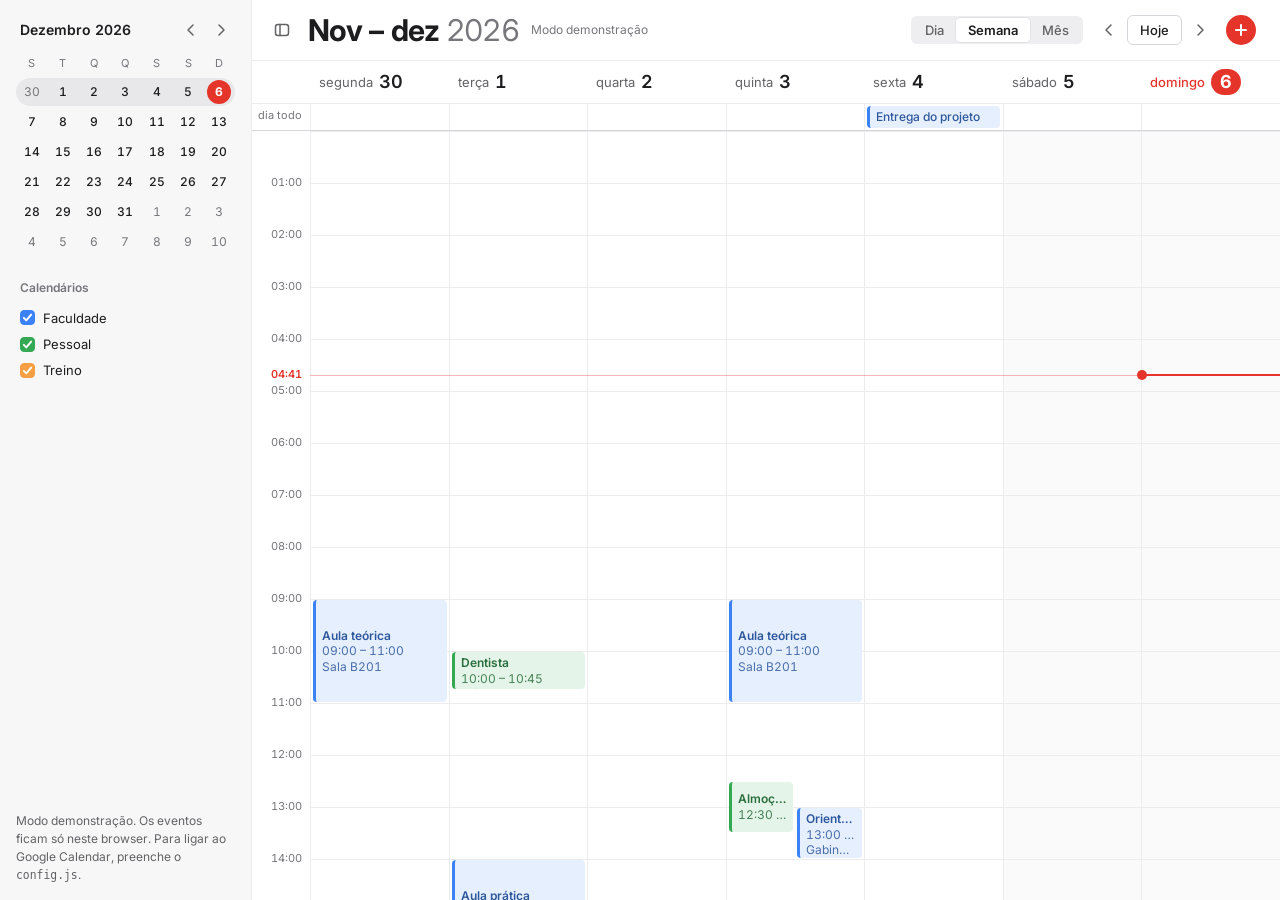
==== index.html @ b62314d2 "Add calendar app with Google Calendar sync and demo mode" ====
<!doctype html>
<html lang="pt-PT">
<head>
  <meta charset="utf-8">
  <meta name="viewport" content="width=device-width, initial-scale=1, viewport-fit=cover">
  <title>Chronos</title>
  <meta name="description" content="Calendário minimalista ligado ao Google Calendar.">
  <meta name="theme-color" media="(prefers-color-scheme: light)" content="#ffffff">
  <meta name="theme-color" media="(prefers-color-scheme: dark)" content="#1c1c1e">
  <link rel="manifest" href="manifest.webmanifest">
  <link rel="icon" href="icons/icon.svg" type="image/svg+xml">
  <link rel="apple-touch-icon" href="icons/apple-touch-icon.png">
  <link rel="preconnect" href="https://fonts.googleapis.com">
  <link rel="preconnect" href="https://fonts.gstatic.com" crossorigin>
  <link rel="stylesheet" href="https://fonts.googleapis.com/css2?family=Inter:wght@400;500;600;700&display=swap">
  <link rel="stylesheet" href="styles.css">
</head>
<body>
  <div class="app">
    <aside class="sidebar" id="sidebar" aria-label="Barra lateral">
      <section class="mini" aria-label="Mini calendário">
        <div class="mini-head">
          <h2 id="mini-title"></h2>
          <button class="icon-btn" id="mini-prev" type="button" aria-label="Mês anterior">
            <svg viewBox="0 0 16 16" aria-hidden="true"><path d="M10 3 5 8l5 5"/></svg>
          </button>
          <button class="icon-btn" id="mini-next" type="button" aria-label="Mês seguinte">
            <svg viewBox="0 0 16 16" aria-hidden="true"><path d="m6 3 5 5-5 5"/></svg>
          </button>
        </div>
        <div class="mini-grid" id="mini-grid"></div>
      </section>

      <section class="side-section">
        <h2>Calendários</h2>
        <div id="calendar-list"></div>
      </section>

      <section class="side-section" id="account-section" hidden>
        <h2>Contas</h2>
        <ul class="account-list" id="account-list"></ul>
        <button class="btn btn-block" id="add-account" type="button">Adicionar conta Google</button>
      </section>

      <div class="side-foot">
        <button class="btn btn-block" id="install" type="button" hidden>Instalar app</button>
        <p id="demo-note" hidden>Modo demonstração. Os eventos ficam só neste browser. Para ligar ao Google Calendar, preenche o <code>config.js</code>.</p>
      </div>
    </aside>
    <div class="scrim" id="scrim"></div>

    <main class="main">
      <header class="topbar">
        <button class="icon-btn" id="toggle-sidebar" type="button" aria-label="Mostrar ou esconder a barra lateral">
          <svg viewBox="0 0 16 16" aria-hidden="true"><rect x="1.5" y="2.5" width="13" height="11" rx="2.5"/><path d="M6 2.5v11"/></svg>
        </button>
        <h1 class="title" id="title"></h1>
        <span class="status" id="status"></span>
        <button class="btn btn-session" id="reauth" type="button" hidden></button>
        <span class="topbar-gap"></span>
        <div class="segmented" id="views" role="group" aria-label="Vista">
          <button type="button" data-view="day">Dia</button>
          <button type="button" data-view="week">Semana</button>
          <button type="button" data-view="month">Mês</button>
        </div>
        <div class="nav">
          <button class="icon-btn" id="prev" type="button" aria-label="Anterior">
            <svg viewBox="0 0 16 16" aria-hidden="true"><path d="M10 3 5 8l5 5"/></svg>
          </button>
          <button class="btn" id="today" type="button">Hoje</button>
          <button class="icon-btn" id="next" type="button" aria-label="Seguinte">
            <svg viewBox="0 0 16 16" aria-hidden="true"><path d="m6 3 5 5-5 5"/></svg>
          </button>
        </div>
        <button class="btn-add" id="new-event" type="button" aria-label="Novo evento">
          <svg viewBox="0 0 16 16" aria-hidden="true"><path d="M8 3v10M3 8h10"/></svg>
        </button>
      </header>
      <div class="view" id="view"></div>
    </main>
  </div>

  <div class="popover" id="popover" role="dialog" aria-label="Detalhes do evento" tabindex="-1" hidden></div>

  <dialog class="editor" id="editor" aria-labelledby="editor-title">
    <form id="editor-form" novalidate>
      <h2 id="editor-title">Novo evento</h2>
      <input class="input input-title" id="ed-title" type="text" placeholder="Título" aria-label="Título" autocomplete="off">

      <label class="check">
        <input id="ed-allday" type="checkbox">
        <span>Dia todo</span>
      </label>

      <div class="field-row">
        <label for="ed-start-date">Início</label>
        <input class="input" id="ed-start-date" type="date">
        <input class="input input-time" id="ed-start-time" type="text" inputmode="numeric" list="time-options" maxlength="5" placeholder="09:00" aria-label="Hora de início" autocomplete="off">
      </div>
      <div class="field-row">
        <label for="ed-end-date">Fim</label>
        <input class="input" id="ed-end-date" type="date">
        <input class="input input-time" id="ed-end-time" type="text" inputmode="numeric" list="time-options" maxlength="5" placeholder="10:00" aria-label="Hora de fim" autocomplete="off">
      </div>
      <datalist id="time-options"></datalist>

      <div class="field-row">
        <label for="ed-calendar">Calendário</label>
        <select class="input" id="ed-calendar"></select>
      </div>
      <div class="field-row">
        <label for="ed-location">Local</label>
        <input class="input" id="ed-location" type="text" autocomplete="off">
      </div>
      <div class="field-row field-top">
        <label for="ed-notes">Notas</label>
        <textarea class="input" id="ed-notes" rows="3"></textarea>
      </div>

      <p class="editor-hint" id="ed-hint" hidden></p>
      <p class="editor-error" id="ed-error" role="alert" hidden></p>

      <div class="editor-actions">
        <button class="btn" id="ed-cancel" type="button">Cancelar</button>
        <button class="btn btn-primary" id="ed-save" type="submit">Guardar</button>
      </div>
    </form>
  </dialog>

  <div class="toast" id="toast" role="status" hidden></div>

  <script src="config.js"></script>
  <script src="app.js"></script>
</body>
</html>
---- styles.css ----
:root {
  color-scheme: light dark;

  --font: 'Inter', 'Segoe UI', system-ui, sans-serif;

  --bg: #ffffff;
  --bg-side: #f7f7f8;
  --bg-raised: #ffffff;
  --bg-hover: #efeff1;
  --bg-weekend: #fafafb;
  --bg-control: #eeeef0;
  --bg-selected: #ffffff;
  --band: #e8e8eb;
  --text: #1d1d1f;
  --text-2: #636366;
  --text-3: #76767b;
  --line: #ececee;
  --line-2: #d6d6da;
  --accent: #e5352b;
  --on-accent: #ffffff;
  --ev-fill: 13%;
  --ev-ink: 58%;
  --shadow: 0 6px 24px rgba(0, 0, 0, .12);

  --space-1: 4px;
  --space-2: 8px;
  --space-3: 12px;
  --space-4: 16px;
  --space-5: 24px;
  --space-6: 32px;

  --radius-s: 4px;
  --radius-m: 6px;
  --radius-l: 10px;
  --radius-full: 999px;

  --fs-xs: 11px;
  --fs-s: 12px;
  --fs-m: 13px;
  --fs-base: 14px;
  --fs-l: 16px;
  --fs-title: 30px;

  --hour: 52px;
  --gutter: 58px;
  --sidebar: 252px;
  --month-line: 20px;
  --speed: 150ms;
}

@media (prefers-color-scheme: dark) {
  :root {
    --bg: #1c1c1e;
    --bg-side: #161618;
    --bg-raised: #2a2a2d;
    --bg-hover: #303033;
    --bg-weekend: #1f1f21;
    --bg-control: #2c2c2f;
    --bg-selected: #48484c;
    --band: #333337;
    --text: #f5f5f7;
    --text-2: #b4b4ba;
    --text-3: #98989f;
    --line: #2d2d30;
    --line-2: #434347;
    --accent: #ff453a;
    --ev-fill: 26%;
    --ev-ink: 62%;
    --shadow: 0 6px 24px rgba(0, 0, 0, .5);
  }
}

* { box-sizing: border-box; }
[hidden] { display: none !important; }

html, body { height: 100%; }

body {
  margin: 0;
  background: var(--bg);
  color: var(--text);
  font: 400 var(--fs-base)/1.4 var(--font);
  font-variant-numeric: tabular-nums;
  -webkit-font-smoothing: antialiased;
  overflow: hidden;
}

h1, h2, p, ul { margin: 0; padding: 0; }
ul { list-style: none; }
button, input, select, textarea { font: inherit; color: inherit; }
button { background: none; border: 0; padding: 0; cursor: pointer; }
code { font-family: Consolas, 'Cascadia Mono', monospace; font-size: .95em; }
svg { width: 16px; height: 16px; fill: none; stroke: currentColor; stroke-width: 1.5; stroke-linecap: round; stroke-linejoin: round; }

:focus-visible { outline: 2px solid var(--accent); outline-offset: 1px; }

/* Shell */

.app { display: flex; height: 100dvh; }

.sidebar {
  flex: none;
  width: var(--sidebar);
  display: flex;
  flex-direction: column;
  gap: var(--space-5);
  padding: var(--space-4);
  background: var(--bg-side);
  border-right: 1px solid var(--line);
  overflow-y: auto;
}

.sidebar-hidden .sidebar { display: none; }
.scrim { display: none; }

.main { flex: 1; min-width: 0; display: flex; flex-direction: column; }

.topbar {
  flex: none;
  display: flex;
  align-items: center;
  gap: var(--space-3);
  padding: var(--space-3) var(--space-5) var(--space-3) var(--space-4);
  border-bottom: 1px solid var(--line);
}

.topbar-gap { flex: 1; }

.title {
  font-size: var(--fs-title);
  font-weight: 700;
  letter-spacing: -.022em;
  line-height: 1.2;
  white-space: nowrap;
}

.title span { font-weight: 400; color: var(--text-3); margin-left: .22em; }

.status { font-size: var(--fs-s); color: var(--text-3); white-space: nowrap; }

.view { flex: 1; min-height: 0; position: relative; }

/* Controls */

.icon-btn {
  display: inline-flex;
  align-items: center;
  justify-content: center;
  width: 28px;
  height: 28px;
  border-radius: var(--radius-m);
  color: var(--text-2);
  transition: background var(--speed), color var(--speed);
}

.icon-btn:hover { background: var(--bg-hover); color: var(--text); }

.btn {
  padding: 5px var(--space-3);
  border: 1px solid var(--line-2);
  border-radius: var(--radius-m);
  font-size: var(--fs-m);
  font-weight: 500;
  white-space: nowrap;
  transition: background var(--speed);
}

.btn:hover { background: var(--bg-hover); }
.btn-block { width: 100%; }
.btn-danger { color: var(--accent); }

.btn-primary {
  background: var(--accent);
  border-color: var(--accent);
  color: var(--on-accent);
  font-weight: 600;
  transition: opacity var(--speed);
}

.btn-primary:hover { background: var(--accent); opacity: .88; }

.btn-session { border-color: var(--accent); color: var(--accent); }

.btn-add {
  display: inline-flex;
  align-items: center;
  justify-content: center;
  width: 30px;
  height: 30px;
  border-radius: var(--radius-full);
  background: var(--accent);
  color: var(--on-accent);
  transition: opacity var(--speed);
}

.btn-add:hover { opacity: .88; }
.btn-add svg { stroke-width: 2; }

.segmented {
  display: inline-flex;
  padding: 2px;
  border-radius: var(--radius-m);
  background: var(--bg-control);
}

.segmented button {
  padding: 3px var(--space-3);
  border-radius: var(--radius-s);
  font-size: var(--fs-m);
  font-weight: 500;
  color: var(--text-2);
  transition: color var(--speed);
}

.segmented button:hover { color: var(--text); }

.segmented button[aria-pressed="true"] {
  background: var(--bg-selected);
  color: var(--text);
  font-weight: 600;
  box-shadow: 0 0 0 .5px var(--line-2);
}

.nav { display: inline-flex; align-items: center; gap: var(--space-1); }

/* Mini calendar */

.mini-head { display: flex; align-items: center; gap: 2px; margin-bottom: var(--space-2); }
.mini-head h2 { flex: 1; font-size: var(--fs-base); font-weight: 600; padding-left: var(--space-1); }

.mini-grid { display: grid; grid-template-columns: repeat(7, 1fr); row-gap: 2px; }

.mini-label {
  height: 24px;
  display: flex;
  align-items: center;
  justify-content: center;
  font-size: var(--fs-xs);
  color: var(--text-3);
}

.mini-day { position: relative; height: 28px; font-size: var(--fs-s); font-weight: 500; }
.mini-day.is-out { color: var(--text-3); font-weight: 400; }
.mini-day.in-range { background: var(--band); }
.mini-day.range-start { border-radius: var(--radius-full) 0 0 var(--radius-full); }
.mini-day.range-end { border-radius: 0 var(--radius-full) var(--radius-full) 0; }
.mini-day.range-start.range-end { border-radius: var(--radius-full); }

.mini-day span {
  display: inline-flex;
  align-items: center;
  justify-content: center;
  width: 24px;
  height: 24px;
  border-radius: var(--radius-full);
  transition: background var(--speed);
}

.mini-day:hover span { background: var(--bg-hover); }
.mini-day.is-today { color: var(--on-accent); font-weight: 700; }
.mini-day.is-today span, .mini-day.is-today:hover span { background: var(--accent); }

/* Sidebar lists */

.side-section h2 {
  font-size: var(--fs-s);
  font-weight: 600;
  color: var(--text-3);
  padding: 0 var(--space-1);
  margin-bottom: var(--space-2);
}

.cal-group + .cal-group { margin-top: var(--space-3); }

.cal-group-name {
  padding: 0 var(--space-1);
  margin-bottom: 2px;
  font-size: var(--fs-xs);
  color: var(--text-3);
  overflow: hidden;
  text-overflow: ellipsis;
  white-space: nowrap;
}

.cal-row {
  display: flex;
  align-items: center;
  gap: var(--space-2);
  padding: 4px var(--space-1);
  border-radius: var(--radius-m);
  font-size: var(--fs-m);
  cursor: pointer;
  transition: background var(--speed);
}

.cal-row:hover { background: var(--bg-hover); }
.cal-row span { min-width: 0; overflow: hidden; text-overflow: ellipsis; white-space: nowrap; }

.cal-row input {
  flex: none;
  appearance: none;
  width: 15px;
  height: 15px;
  margin: 0;
  border: 1.5px solid var(--c);
  border-radius: var(--radius-s);
  cursor: pointer;
}

.cal-row input:checked {
  background: var(--c) url("data:image/svg+xml,%3Csvg xmlns='http://www.w3.org/2000/svg' viewBox='0 0 16 16'%3E%3Cpath d='m3.5 8.5 3 3 6-7' fill='none' stroke='%23fff' stroke-width='2.4' stroke-linecap='round' stroke-linejoin='round'/%3E%3C/svg%3E") center/100% no-repeat;
}

.account-list { margin-bottom: var(--space-2); }

.account-list li {
  display: flex;
  align-items: center;
  gap: var(--space-2);
  padding: 4px var(--space-1);
  font-size: var(--fs-s);
}

.account-list li > span { flex: 1; min-width: 0; overflow: hidden; text-overflow: ellipsis; white-space: nowrap; }
.account-list li.is-expired > span { color: var(--text-3); }

.link-btn { font-size: var(--fs-s); color: var(--text-3); transition: color var(--speed); }
.link-btn:hover { color: var(--accent); }

.side-foot { margin-top: auto; display: flex; flex-direction: column; gap: var(--space-3); }
.side-foot p { font-size: var(--fs-s); line-height: 1.5; color: var(--text-2); }

/* Week and day */

.tv { position: absolute; inset: 0; overflow-y: auto; overflow-x: hidden; }

.tv-sticky {
  position: sticky;
  top: 0;
  z-index: 5;
  background: var(--bg);
  border-bottom: 1px solid var(--line-2);
}

.tv-days, .tv-body, .tv-allday {
  display: grid;
  grid-template-columns: var(--gutter) repeat(var(--days), minmax(0, 1fr));
}

.tv-day {
  display: flex;
  align-items: center;
  gap: 6px;
  height: 42px;
  padding: 0 var(--space-2);
  border-left: 1px solid transparent;
  font-size: var(--fs-m);
  color: var(--text-2);
  text-align: left;
  transition: background var(--speed);
}

.tv-day:hover { background: var(--bg-hover); }
.tv-day b { font-size: 18px; font-weight: 600; color: var(--text); }
.tv-day .day-short { display: none; }

.tv-day.is-today { color: var(--accent); font-weight: 500; }

.tv-day.is-today b {
  display: inline-flex;
  align-items: center;
  justify-content: center;
  min-width: 30px;
  height: 26px;
  padding: 0 var(--space-1);
  border-radius: var(--radius-full);
  background: var(--accent);
  color: var(--on-accent);
  font-weight: 700;
}

.tv-allday { border-top: 1px solid var(--line); }

.tv-allday-label {
  padding: var(--space-1) var(--space-2) 0 0;
  font-size: var(--fs-xs);
  color: var(--text-3);
  text-align: right;
}

.tv-allday-grid {
  grid-column: 2 / -1;
  display: grid;
  grid-template-columns: repeat(var(--days), minmax(0, 1fr));
  grid-auto-rows: 22px;
  gap: 2px 0;
  min-height: 26px;
  max-height: 96px;
  padding: 2px 0;
  overflow-y: auto;
  position: relative;
}

.tv-allday-cells {
  position: absolute;
  inset: 0;
  display: grid;
  grid-template-columns: repeat(var(--days), minmax(0, 1fr));
}

.tv-allday-cell { border-left: 1px solid var(--line); }

.tv-allday-ev {
  z-index: 1;
  min-width: 0;
  margin: 0 3px;
  padding: 0 6px;
  border-left: 3px solid var(--c);
  border-radius: var(--radius-s);
  background: color-mix(in srgb, var(--c) var(--ev-fill), var(--bg));
  color: color-mix(in srgb, var(--c) var(--ev-ink), var(--text));
  font-size: var(--fs-s);
  font-weight: 500;
  text-align: left;
  overflow: hidden;
  text-overflow: ellipsis;
  white-space: nowrap;
  transition: background var(--speed);
}

.tv-allday-ev:hover { background: color-mix(in srgb, var(--c) calc(var(--ev-fill) + 8%), var(--bg)); }

.tv-body { position: relative; height: calc(var(--hour) * 24); user-select: none; -webkit-user-select: none; }

.tv-gutter { position: relative; }

.tv-hour {
  position: absolute;
  right: var(--space-2);
  top: calc(var(--h) * var(--hour));
  transform: translateY(-50%);
  font-size: var(--fs-xs);
  color: var(--text-3);
}

.tv-hour.is-near-now { visibility: hidden; }

.tv-col {
  position: relative;
  border-left: 1px solid var(--line);
  background-image: linear-gradient(var(--line) 1px, transparent 1px);
  background-size: 100% var(--hour);
  cursor: cell;
}

.tv-col.is-weekend { background-color: var(--bg-weekend); }

.tv-now-line {
  position: absolute;
  left: var(--gutter);
  right: 0;
  top: calc(var(--now) / 60 * var(--hour));
  height: 1px;
  background: color-mix(in srgb, var(--accent) 35%, transparent);
  pointer-events: none;
  z-index: 3;
}

.tv-now-time {
  position: absolute;
  right: var(--space-2);
  top: calc(var(--now) / 60 * var(--hour));
  transform: translateY(-50%);
  font-size: var(--fs-xs);
  font-weight: 600;
  color: var(--accent);
}

.tv-now-mark {
  position: absolute;
  left: 0;
  right: 0;
  top: calc(var(--now) / 60 * var(--hour) - 1px);
  height: 2px;
  background: var(--accent);
  pointer-events: none;
  z-index: 4;
}

.tv-now-mark::before {
  content: '';
  position: absolute;
  left: -5px;
  top: -4px;
  width: 10px;
  height: 10px;
  border-radius: var(--radius-full);
  background: var(--accent);
}

.ev {
  position: absolute;
  top: calc(var(--top) / 60 * var(--hour) + 1px);
  height: calc(var(--dur) / 60 * var(--hour) - 2px);
  left: calc(var(--col) * 100% / var(--cols) + 2px);
  width: calc(100% / var(--cols) - 4px);
  display: block;
  padding: 3px 6px;
  border-left: 3px solid var(--c);
  border-radius: var(--radius-s);
  background: color-mix(in srgb, var(--c) var(--ev-fill), var(--bg));
  color: color-mix(in srgb, var(--c) var(--ev-ink), var(--text));
  font-size: var(--fs-s);
  line-height: 1.3;
  text-align: left;
  overflow: hidden;
  cursor: pointer;
  z-index: 2;
  transition: background var(--speed);
}

.ev:hover { background: color-mix(in srgb, var(--c) calc(var(--ev-fill) + 8%), var(--bg)); }
.ev strong, .ev span { display: block; overflow: hidden; text-overflow: ellipsis; white-space: nowrap; }
.ev strong { font-weight: 600; }
.ev span { opacity: .85; }

.ev--short { padding-top: 1px; padding-bottom: 0; }
.ev--short strong, .ev--short span { display: inline; }
.ev--short span { margin-left: var(--space-1); }

.ev--ghost { z-index: 6; pointer-events: none; outline: 1px solid var(--c); }

/* Month */

.month { position: absolute; inset: 0; display: flex; flex-direction: column; }

.m-head, .m-grid { display: grid; grid-template-columns: repeat(7, minmax(0, 1fr)); }

.m-head { flex: none; border-bottom: 1px solid var(--line-2); }

.m-head div { padding: var(--space-2) var(--space-2); font-size: var(--fs-m); color: var(--text-2); }
.m-head .day-short { display: none; }

.m-grid { flex: 1; min-height: 0; grid-template-rows: repeat(6, minmax(0, 1fr)); }

.m-day {
  min-height: 0;
  min-width: 0;
  display: flex;
  flex-direction: column;
  padding: var(--space-1);
  border-right: 1px solid var(--line);
  border-bottom: 1px solid var(--line);
  overflow: hidden;
}

.m-day:nth-child(7n) { border-right: 0; }
.m-day.is-weekend { background: var(--bg-weekend); }

.m-num {
  flex: none;
  align-self: flex-start;
  min-width: 26px;
  height: 26px;
  padding: 0 var(--space-1);
  margin-bottom: 2px;
  border-radius: var(--radius-full);
  font-size: var(--fs-m);
  font-weight: 600;
  transition: background var(--speed);
}

.m-num:hover { background: var(--bg-hover); }
.m-day.is-out .m-num { color: var(--text-3); font-weight: 400; }
.m-day.is-today .m-num { background: var(--accent); color: var(--on-accent); font-weight: 700; }

.m-events { flex: 1; min-height: 0; overflow: hidden; }

.m-ev {
  display: flex;
  align-items: center;
  gap: 5px;
  width: 100%;
  height: var(--month-line);
  padding: 0 var(--space-1);
  border-radius: var(--radius-s);
  font-size: var(--fs-s);
  text-align: left;
  transition: background var(--speed);
}

.m-ev:hover { background: var(--bg-hover); }
.m-ev i { flex: none; width: 7px; height: 7px; border-radius: var(--radius-full); background: var(--c); }
.m-ev span { flex: 1; min-width: 0; overflow: hidden; text-overflow: ellipsis; white-space: nowrap; }
.m-ev time { flex: none; font-size: var(--fs-xs); color: var(--text-3); }

.m-ev--all {
  border-left: 3px solid var(--c);
  background: color-mix(in srgb, var(--c) var(--ev-fill), var(--bg));
  color: color-mix(in srgb, var(--c) var(--ev-ink), var(--text));
  font-weight: 500;
}

.m-ev--all:hover { background: color-mix(in srgb, var(--c) calc(var(--ev-fill) + 8%), var(--bg)); }

.m-more {
  display: block;
  width: 100%;
  height: var(--month-line);
  padding: 0 var(--space-1);
  font-size: var(--fs-xs);
  font-weight: 500;
  color: var(--text-2);
  text-align: left;
  transition: color var(--speed);
}

.m-more:hover { color: var(--text); }

/* Popover */

.popover {
  position: fixed;
  z-index: 20;
  width: min(320px, calc(100vw - var(--space-5)));
  max-height: calc(100dvh - var(--space-5));
  padding: var(--space-4);
  overflow-y: auto;
  border: 1px solid var(--line-2);
  border-radius: var(--radius-l);
  background: var(--bg-raised);
  box-shadow: var(--shadow);
}

.popover:focus { outline: none; }

.pop-head { display: flex; align-items: baseline; gap: var(--space-2); }

.pop-head i {
  flex: none;
  width: 10px;
  height: 10px;
  border-radius: var(--radius-full);
  background: var(--c);
}

.pop-head h2 { font-size: var(--fs-l); font-weight: 600; line-height: 1.3; overflow-wrap: anywhere; }

.pop-line { margin-top: var(--space-1); padding-left: 18px; font-size: var(--fs-m); color: var(--text-2); overflow-wrap: anywhere; }

.pop-notes {
  margin-top: var(--space-3);
  padding-top: var(--space-3);
  border-top: 1px solid var(--line);
  font-size: var(--fs-m);
  white-space: pre-wrap;
  overflow-wrap: anywhere;
}

.pop-actions {
  display: flex;
  flex-wrap: wrap;
  gap: var(--space-2);
  margin-top: var(--space-4);
}

.pop-actions a { color: inherit; text-decoration: none; }
.pop-confirm { width: 100%; font-size: var(--fs-m); color: var(--text-2); }

/* Editor */

.editor {
  width: min(460px, calc(100vw - var(--space-5)));
  max-height: calc(100dvh - var(--space-5));
  padding: var(--space-5);
  border: 1px solid var(--line-2);
  border-radius: var(--radius-l);
  background: var(--bg-raised);
  color: var(--text);
  box-shadow: var(--shadow);
}

.editor::backdrop { background: rgba(0, 0, 0, .28); }

.editor h2 { font-size: var(--fs-l); font-weight: 600; margin-bottom: var(--space-3); }

.input {
  width: 100%;
  min-width: 0;
  padding: 6px var(--space-2);
  border: 1px solid var(--line-2);
  border-radius: var(--radius-m);
  background: transparent;
  font-size: var(--fs-base);
}

select.input option, select.input optgroup { background: var(--bg-raised); color: var(--text); }

.input:focus { outline: 2px solid var(--accent); outline-offset: -1px; }
textarea.input { resize: vertical; }

.input-title { font-size: var(--fs-l); font-weight: 500; margin-bottom: var(--space-3); }
.input-time { width: 92px; flex: none; }

.check {
  display: inline-flex;
  align-items: center;
  gap: var(--space-2);
  margin: 0 0 var(--space-3) 88px;
  font-size: var(--fs-m);
  cursor: pointer;
}

.check input { accent-color: var(--accent); margin: 0; }

.field-row { display: flex; align-items: center; gap: var(--space-2); margin-bottom: var(--space-2); }
.field-row.field-top { align-items: flex-start; }
.field-row.field-top label { padding-top: 7px; }
.field-row label { flex: none; width: 80px; font-size: var(--fs-m); color: var(--text-2); }

.is-all-day .input-time { display: none; }

.editor-hint, .editor-error { margin-top: var(--space-2); font-size: var(--fs-m); }
.editor-hint { color: var(--text-2); }
.editor-error { color: var(--accent); font-weight: 500; }

.editor-actions { display: flex; justify-content: flex-end; gap: var(--space-2); margin-top: var(--space-4); }

/* Toast */

.toast {
  position: fixed;
  left: 50%;
  bottom: var(--space-5);
  transform: translateX(-50%);
  z-index: 30;
  max-width: calc(100vw - var(--space-5));
  padding: var(--space-2) var(--space-4);
  border-radius: var(--radius-m);
  background: var(--text);
  color: var(--bg);
  font-size: var(--fs-m);
  font-weight: 500;
}

/* Phone */

@media (max-width: 760px) {
  :root { --gutter: 44px; --fs-title: 24px; --hour: 48px; }

  .sidebar {
    position: fixed;
    inset: 0 auto 0 0;
    z-index: 15;
    width: min(290px, 84vw);
    display: none;
    box-shadow: var(--shadow);
  }

  .drawer-open .sidebar { display: flex; }

  .drawer-open .scrim {
    display: block;
    position: fixed;
    inset: 0;
    z-index: 14;
    background: rgba(0, 0, 0, .32);
  }

  .topbar {
    flex-wrap: wrap;
    gap: var(--space-2);
    padding: var(--space-2) var(--space-3);
  }

  .title { flex: 1 1 calc(100% - 92px); min-width: 0; overflow: hidden; text-overflow: ellipsis; }
  .status, .topbar-gap { display: none; }
  .btn-add { order: 1; }
  .btn-session { order: 2; width: 100%; }
  .segmented { order: 3; flex: 1; }
  .segmented button { flex: 1; }
  .nav { order: 4; }

  .tv-day { flex-direction: column; justify-content: center; gap: 0; height: 50px; padding: 0; line-height: 1.2; font-size: var(--fs-s); }
  .tv-day b { font-size: var(--fs-base); }
  .tv-day.is-today b { min-width: 24px; height: 22px; }
  .day-long, .tv-day .day-long { display: none; }
  .tv-day .day-short, .m-head .day-short { display: inline; }
  .tv-day.is-single { flex-direction: row; gap: 6px; }

  .tv-allday-label { padding-right: var(--space-1); font-size: 10px; line-height: 1.1; }
  .tv-allday-ev { margin: 0 1px; padding: 0 3px; font-size: var(--fs-xs); border-left-width: 2px; }

  .tv:not(.tv--day) .ev { padding: 2px; border-left-width: 2px; font-size: 10px; left: calc(var(--col) * 100% / var(--cols) + 1px); width: calc(100% / var(--cols) - 2px); }
  .tv:not(.tv--day) .ev strong { display: block; white-space: normal; text-overflow: clip; }
  .tv:not(.tv--day) .ev span { display: none; }

  .m-head div { padding: var(--space-1); text-align: center; font-size: var(--fs-s); }
  .m-day { padding: 2px; }
  .m-num { align-self: center; min-width: 22px; height: 22px; padding: 0 2px; font-size: var(--fs-s); }
  .m-ev { gap: 3px; padding: 0 2px; font-size: 10px; }
  .m-ev i { width: 5px; height: 5px; }
  .m-ev time { display: none; }
  .m-ev--all { border-left-width: 2px; }
  .m-more { font-size: 10px; padding: 0 2px; }

  .editor { padding: var(--space-4); }
  .check { margin-left: 0; }
  .field-row label { width: 68px; }
  .input-time { width: 76px; }
}

@media (prefers-reduced-motion: reduce) {
  * { transition: none !important; }
}
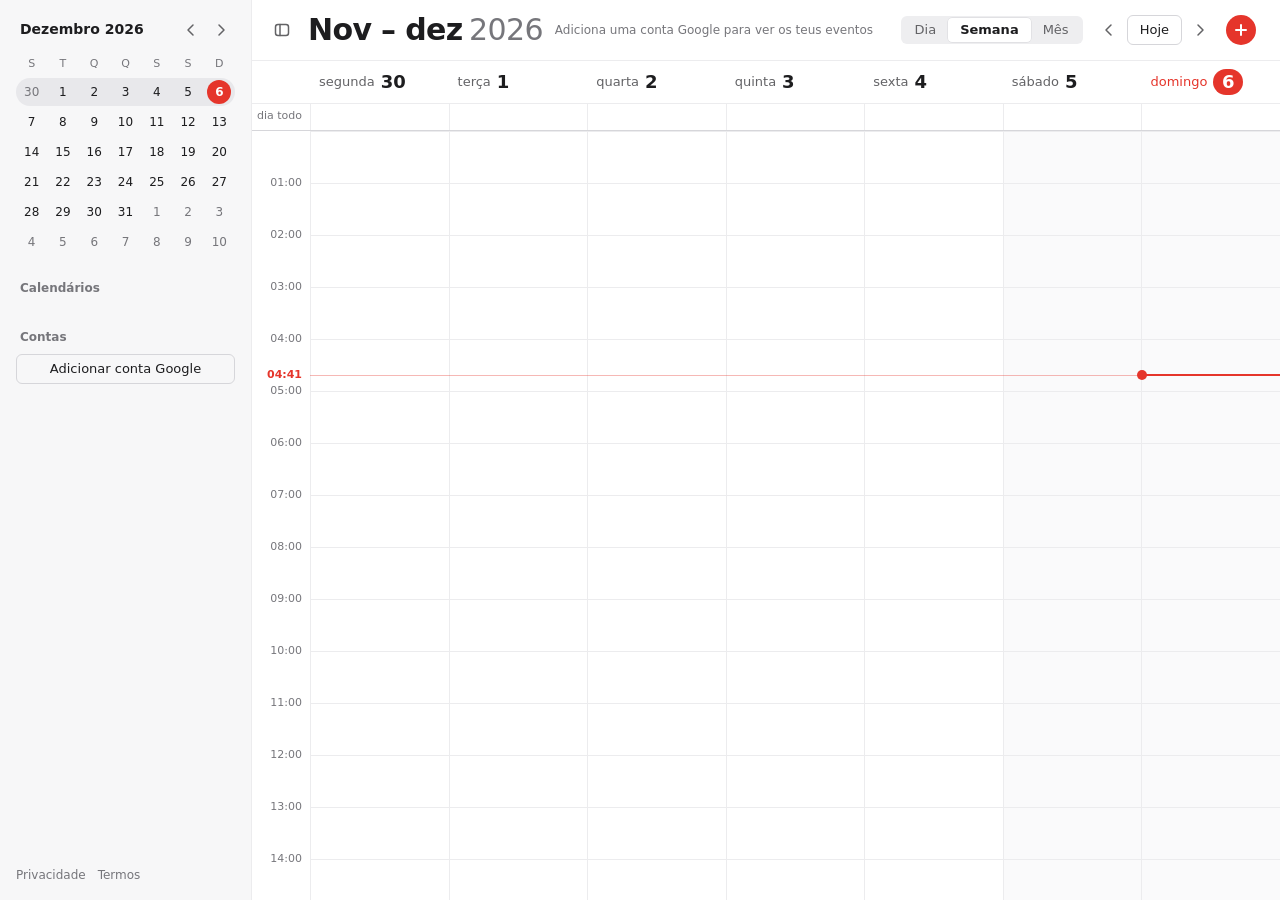
==== commit e851f5c9: "Add repeating events with this, following and all scopes Also adds a Content Security Policy, frame " ====
--- a/index.html
+++ b/index.html
@@ -2,6 +2,7 @@
 <html lang="pt-PT">
 <head>
   <meta charset="utf-8">
+  <meta http-equiv="Content-Security-Policy" content="default-src 'none'; script-src 'self' https://accounts.google.com/gsi/client; style-src 'self' https://fonts.googleapis.com https://accounts.google.com/gsi/style; font-src https://fonts.gstatic.com; img-src 'self' data:; connect-src 'self' https://www.googleapis.com https://accounts.google.com/gsi/; frame-src https://accounts.google.com/gsi/; manifest-src 'self'; worker-src 'self'; base-uri 'none'; form-action 'none'">
   <meta name="viewport" content="width=device-width, initial-scale=1, viewport-fit=cover">
   <title>Chronos</title>
   <meta name="description" content="Calendário minimalista ligado ao Google Calendar.">
@@ -45,6 +46,7 @@
       <div class="side-foot">
         <button class="btn btn-block" id="install" type="button" hidden>Instalar app</button>
         <p id="demo-note" hidden>Modo demonstração. Os eventos ficam só neste browser. Para ligar ao Google Calendar, preenche o <code>config.js</code>.</p>
+        <p class="side-links"><a href="privacy.html">Privacidade</a> <a href="terms.html">Termos</a></p>
       </div>
     </aside>
     <div class="scrim" id="scrim"></div>
@@ -117,7 +119,41 @@
         <textarea class="input" id="ed-notes" rows="3"></textarea>
       </div>
 
-      <p class="editor-hint" id="ed-hint" hidden></p>
+      <div class="field-row" id="ed-repeat-row">
+        <label for="ed-repeat">Repetir</label>
+        <select class="input" id="ed-repeat"></select>
+      </div>
+      <div id="ed-custom" hidden>
+        <div class="field-row">
+          <label for="ed-interval">A cada</label>
+          <input class="input input-time" id="ed-interval" type="number" min="1" max="99" value="1">
+          <select class="input" id="ed-unit" aria-label="Unidade">
+            <option value="DAILY">dias</option>
+            <option value="WEEKLY">semanas</option>
+            <option value="MONTHLY">meses</option>
+            <option value="YEARLY">anos</option>
+          </select>
+        </div>
+        <div class="weekdays" id="ed-weekdays" role="group" aria-label="Dias da semana"></div>
+      </div>
+      <div class="field-row" id="ed-ends-row">
+        <label for="ed-ends">Termina</label>
+        <select class="input" id="ed-ends">
+          <option value="never">Nunca</option>
+          <option value="until">Numa data</option>
+          <option value="count">Depois de várias vezes</option>
+        </select>
+        <input class="input" id="ed-until" type="date" aria-label="Data final">
+        <input class="input input-time" id="ed-count" type="number" min="1" max="999" aria-label="Número de vezes">
+      </div>
+
+      <fieldset class="scope" id="ed-scope" hidden>
+        <legend>Este evento repete-se. Aplicar a:</legend>
+        <label><input type="radio" name="ed-scope" value="this" checked> Só este evento</label>
+        <label><input type="radio" name="ed-scope" value="following"> Este e os seguintes</label>
+        <label><input type="radio" name="ed-scope" value="all"> Todos os eventos</label>
+      </fieldset>
+
       <p class="editor-error" id="ed-error" role="alert" hidden></p>
 
       <div class="editor-actions">
--- a/styles.css
+++ b/styles.css
@@ -85,6 +85,8 @@
   overflow: hidden;
 }
 
+body.legal-page { overflow: auto; }
+
 h1, h2, p, ul { margin: 0; padding: 0; }
 ul { list-style: none; }
 button, input, select, textarea { font: inherit; color: inherit; }
@@ -411,6 +413,8 @@
 .tv-allday-cell { border-left: 1px solid var(--line); }
 
 .tv-allday-ev {
+  grid-column: var(--from) / var(--to);
+  grid-row: var(--lane);
   z-index: 1;
   min-width: 0;
   margin: 0 3px;
@@ -720,9 +724,38 @@
 
 .is-all-day .input-time { display: none; }
 
-.editor-hint, .editor-error { margin-top: var(--space-2); font-size: var(--fs-m); }
-.editor-hint { color: var(--text-2); }
-.editor-error { color: var(--accent); font-weight: 500; }
+.editor-error { margin-top: var(--space-2); font-size: var(--fs-m); color: var(--accent); font-weight: 500; }
+
+.weekdays { display: flex; gap: var(--space-1); margin: 0 0 var(--space-2) 88px; }
+
+.weekdays button {
+  width: 30px;
+  height: 30px;
+  border: 1px solid var(--line-2);
+  border-radius: var(--radius-full);
+  font-size: var(--fs-s);
+  font-weight: 500;
+  transition: background var(--speed);
+}
+
+.weekdays button:hover { background: var(--bg-hover); }
+.weekdays button[aria-pressed="true"] { background: var(--accent); border-color: var(--accent); color: var(--on-accent); }
+
+.scope { margin: var(--space-3) 0 0; padding: var(--space-3); border: 1px solid var(--line-2); border-radius: var(--radius-m); }
+.scope legend { padding: 0 var(--space-1); font-size: var(--fs-m); color: var(--text-2); }
+.scope label { display: flex; align-items: center; gap: var(--space-2); padding: 2px 0; font-size: var(--fs-m); cursor: pointer; }
+.scope input { accent-color: var(--accent); margin: 0; }
+
+.side-links { display: flex; gap: var(--space-3); }
+.side-links a { color: var(--text-3); text-decoration: none; transition: color var(--speed); }
+.side-links a:hover { color: var(--text); }
+
+.legal { max-width: 68ch; margin: 0 auto; padding: var(--space-6) var(--space-4); line-height: 1.6; }
+.legal h1 { font-size: var(--fs-title); letter-spacing: -.02em; line-height: 1.2; margin-bottom: var(--space-2); }
+.legal h2 { font-size: var(--fs-l); margin: var(--space-5) 0 var(--space-2); }
+.legal p, .legal ul { margin-bottom: var(--space-3); }
+.legal ul { padding-left: var(--space-5); list-style: disc; }
+.legal a { color: var(--accent); }
 
 .editor-actions { display: flex; justify-content: flex-end; gap: var(--space-2); margin-top: var(--space-4); }
 
@@ -808,6 +841,7 @@
   .check { margin-left: 0; }
   .field-row label { width: 68px; }
   .input-time { width: 76px; }
+  .weekdays { margin-left: 0; }
 }
 
 @media (prefers-reduced-motion: reduce) {
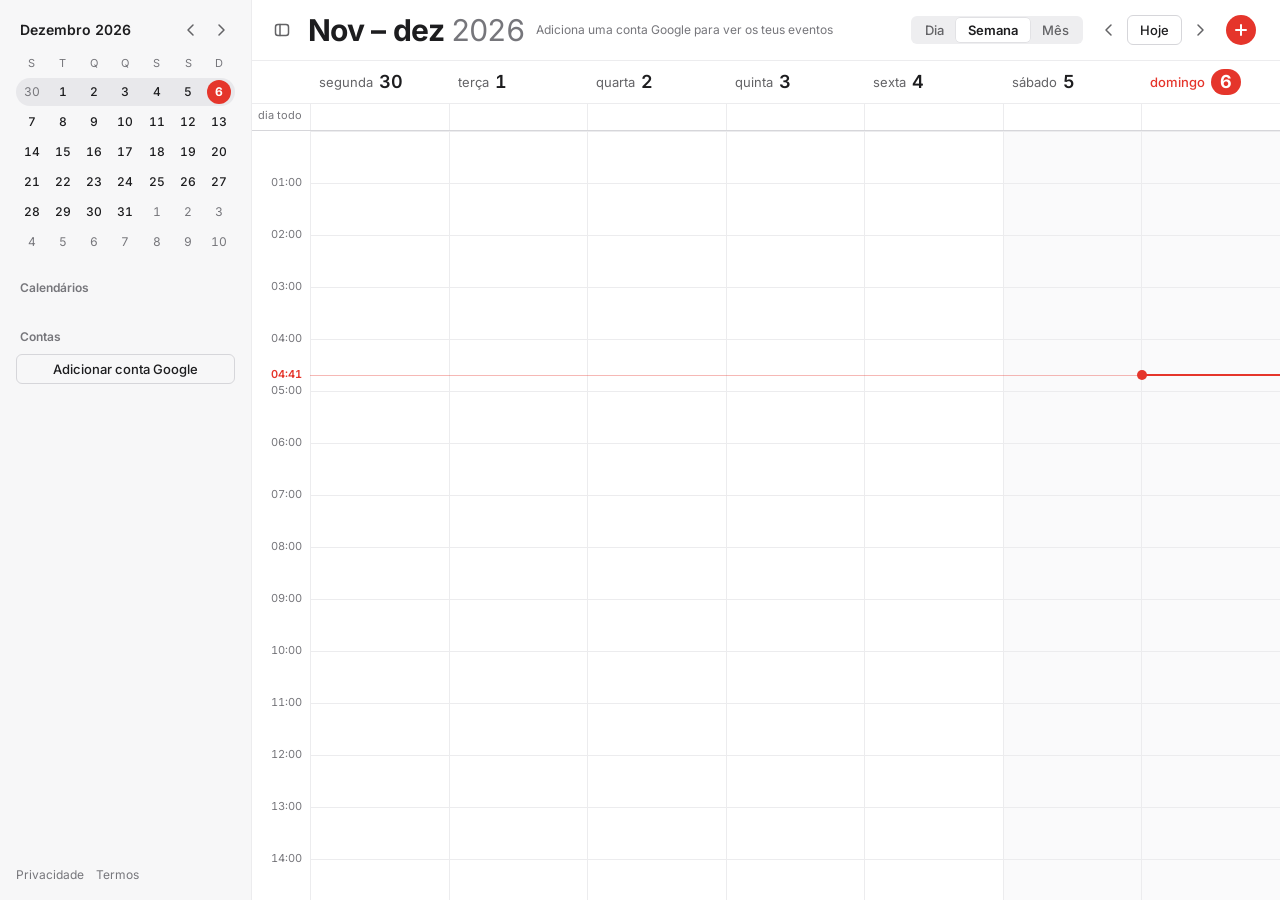
==== commit 772b0a1c: "Harden sessions and serve Inter locally Sessions now end after 90 days without use and change on eve" ====
--- a/index.html
+++ b/index.html
@@ -2,7 +2,7 @@
 <html lang="pt-PT">
 <head>
   <meta charset="utf-8">
-  <meta http-equiv="Content-Security-Policy" content="default-src 'none'; script-src 'self' https://accounts.google.com/gsi/client; style-src 'self' https://fonts.googleapis.com https://accounts.google.com/gsi/style; font-src https://fonts.gstatic.com; img-src 'self' data:; connect-src 'self' https://www.googleapis.com https://accounts.google.com/gsi/; frame-src https://accounts.google.com/gsi/; manifest-src 'self'; worker-src 'self'; base-uri 'none'; form-action 'none'">
+  <meta http-equiv="Content-Security-Policy" content="default-src 'none'; script-src 'self' https://accounts.google.com/gsi/client; style-src 'self' https://accounts.google.com/gsi/style; font-src 'self'; img-src 'self' data:; connect-src 'self' https://www.googleapis.com https://accounts.google.com/gsi/ https://chronos-auth.cardly-server.workers.dev; frame-src https://accounts.google.com/gsi/; manifest-src 'self'; worker-src 'self'; base-uri 'none'; form-action 'none'">
   <meta name="viewport" content="width=device-width, initial-scale=1, viewport-fit=cover">
   <title>Chronos</title>
   <meta name="description" content="Calendário minimalista ligado ao Google Calendar.">
@@ -11,9 +11,6 @@
   <link rel="manifest" href="manifest.webmanifest">
   <link rel="icon" href="icons/icon.svg" type="image/svg+xml">
   <link rel="apple-touch-icon" href="icons/apple-touch-icon.png">
-  <link rel="preconnect" href="https://fonts.googleapis.com">
-  <link rel="preconnect" href="https://fonts.gstatic.com" crossorigin>
-  <link rel="stylesheet" href="https://fonts.googleapis.com/css2?family=Inter:wght@400;500;600;700&display=swap">
   <link rel="stylesheet" href="styles.css">
 </head>
 <body>
--- a/styles.css
+++ b/styles.css
@@ -1,3 +1,11 @@
+@font-face {
+  font-family: 'Inter';
+  font-style: normal;
+  font-weight: 100 900;
+  font-display: swap;
+  src: url('fonts/inter-latin-wght-normal.woff2') format('woff2');
+}
+
 :root {
   color-scheme: light dark;
 
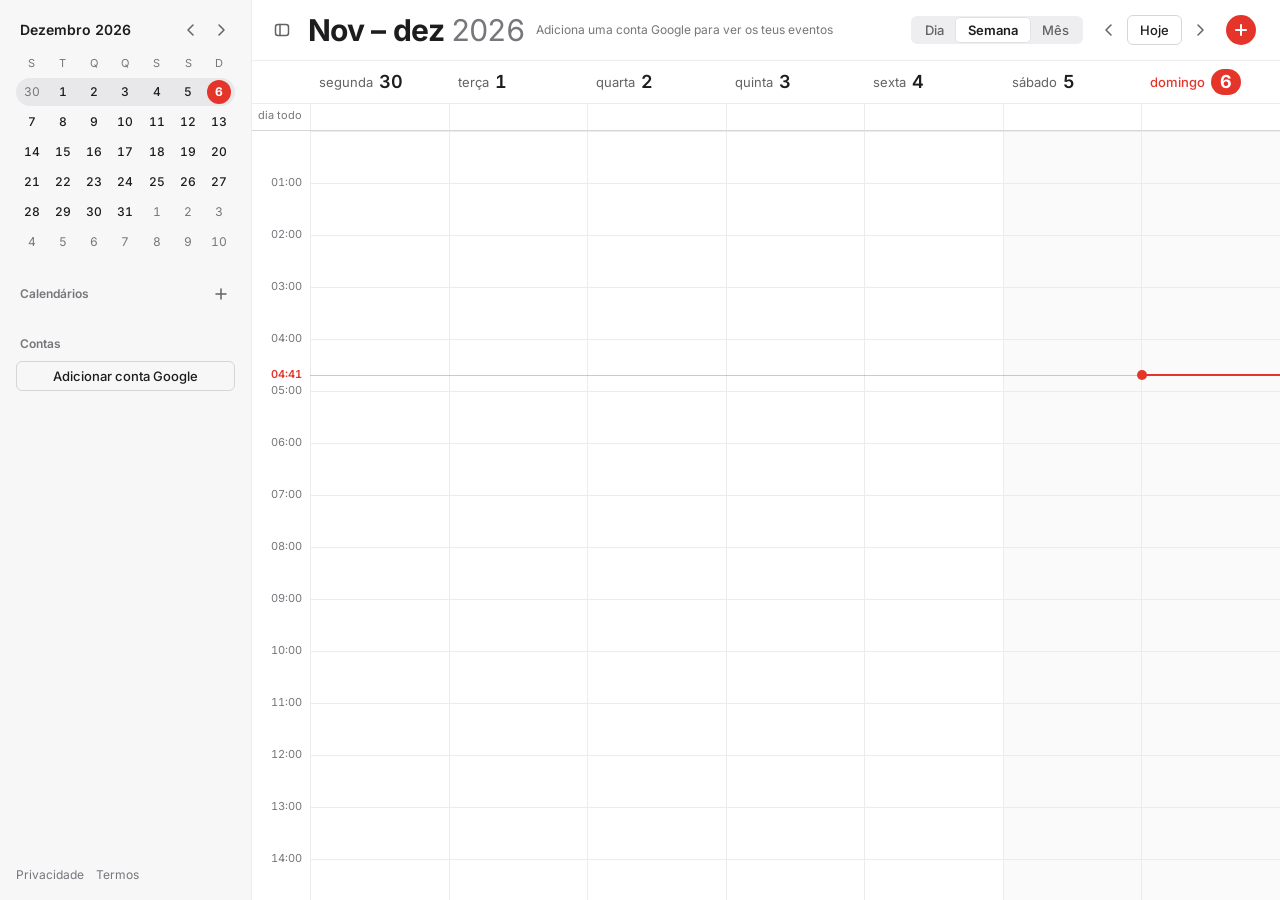
==== commit a8bc6584: "Add calendar management, reordering and an events panel Calendars can be created, renamed, recoloure" ====
--- a/index.html
+++ b/index.html
@@ -30,7 +30,12 @@
       </section>
 
       <section class="side-section">
-        <h2>Calendários</h2>
+        <div class="side-head">
+          <h2>Calendários</h2>
+          <button class="icon-btn" id="new-calendar" type="button" aria-label="Novo calendário" title="Novo calendário">
+            <svg viewBox="0 0 16 16" aria-hidden="true"><path d="M8 3v10M3 8h10"/></svg>
+          </button>
+        </div>
         <div id="calendar-list"></div>
       </section>
 
@@ -47,6 +52,7 @@
       </div>
     </aside>
     <div class="scrim" id="scrim"></div>
+    <aside class="cal-panel" id="cal-panel" aria-label="Eventos do calendário" hidden></aside>
 
     <main class="main">
       <header class="topbar">
@@ -160,6 +166,46 @@
     </form>
   </dialog>
 
+  <dialog class="editor" id="cal-editor" aria-labelledby="cal-editor-title">
+    <form id="cal-form" novalidate>
+      <h2 id="cal-editor-title">Novo calendário</h2>
+      <div class="field-row" id="cal-account-row">
+        <label for="cal-account">Conta</label>
+        <select class="input" id="cal-account"></select>
+      </div>
+      <div class="field-row">
+        <label for="cal-name">Nome</label>
+        <input class="input" id="cal-name" type="text" maxlength="200" autocomplete="off">
+      </div>
+      <p class="editor-note" id="cal-note" hidden>Este nome só muda na tua lista.</p>
+      <div class="field-row">
+        <span class="field-label">Cor</span>
+        <div class="swatches" id="cal-swatches"></div>
+        <input class="color-input" id="cal-color" type="color" aria-label="Cor personalizada" title="Cor personalizada">
+      </div>
+
+      <p class="editor-error" id="cal-error" role="alert" hidden></p>
+
+      <div class="editor-actions" id="cal-save-actions">
+        <button class="btn btn-danger" id="cal-delete" type="button" hidden>Apagar calendário</button>
+        <span class="topbar-gap"></span>
+        <button class="btn" id="cal-cancel" type="button">Cancelar</button>
+        <button class="btn btn-primary" id="cal-save" type="submit">Guardar</button>
+      </div>
+
+      <div class="cal-confirm" id="cal-confirm" hidden>
+        <p id="cal-confirm-text"></p>
+        <div id="cal-confirm-row">
+          <input class="input" id="cal-confirm-name" type="text" aria-label="Nome do calendário" autocomplete="off">
+        </div>
+        <div class="editor-actions">
+          <button class="btn" id="cal-confirm-cancel" type="button">Voltar</button>
+          <button class="btn btn-danger" id="cal-confirm-delete" type="button">Apagar para sempre</button>
+        </div>
+      </div>
+    </form>
+  </dialog>
+
   <div class="toast" id="toast" role="status" hidden></div>
 
   <script src="config.js"></script>
--- a/styles.css
+++ b/styles.css
@@ -176,6 +176,7 @@
 }
 
 .btn:hover { background: var(--bg-hover); }
+.btn:disabled { opacity: .45; cursor: not-allowed; }
 .btn-block { width: 100%; }
 .btn-danger { color: var(--accent); }
 
@@ -292,19 +293,61 @@
   white-space: nowrap;
 }
 
+.side-head { display: flex; align-items: center; justify-content: space-between; margin-bottom: var(--space-1); }
+.side-head h2 { margin-bottom: 0; }
+
 .cal-row {
   display: flex;
   align-items: center;
-  gap: var(--space-2);
-  padding: 4px var(--space-1);
+  gap: var(--space-1);
+  padding: 2px var(--space-1) 2px 0;
   border-radius: var(--radius-m);
   font-size: var(--fs-m);
-  cursor: pointer;
+  user-select: none;
+  -webkit-user-select: none;
   transition: background var(--speed);
 }
 
-.cal-row:hover { background: var(--bg-hover); }
-.cal-row span { min-width: 0; overflow: hidden; text-overflow: ellipsis; white-space: nowrap; }
+.cal-row:hover, .cal-row.is-open { background: var(--bg-hover); }
+.cal-row.is-dragging { background: var(--band); opacity: .85; cursor: grabbing; }
+
+.cal-grip {
+  flex: none;
+  width: 10px;
+  height: 16px;
+  background-image: radial-gradient(var(--text-3) 1px, transparent 1.2px);
+  background-size: 4px 4px;
+  background-position: center;
+  opacity: 0;
+  cursor: grab;
+  touch-action: none;
+  transition: opacity var(--speed);
+}
+
+.cal-row:hover .cal-grip { opacity: 1; }
+
+.cal-name {
+  flex: 1;
+  min-width: 0;
+  padding: 2px var(--space-1);
+  text-align: left;
+  overflow: hidden;
+  text-overflow: ellipsis;
+  white-space: nowrap;
+}
+
+.cal-more {
+  flex: none;
+  width: 22px;
+  height: 22px;
+  border-radius: var(--radius-s);
+  color: var(--text-2);
+  opacity: 0;
+  transition: opacity var(--speed), background var(--speed);
+}
+
+.cal-row:hover .cal-more, .cal-more:focus-visible { opacity: 1; }
+.cal-more:hover { background: var(--line-2); }
 
 .cal-row input {
   flex: none;
@@ -339,6 +382,58 @@
 
 .side-foot { margin-top: auto; display: flex; flex-direction: column; gap: var(--space-3); }
 .side-foot p { font-size: var(--fs-s); line-height: 1.5; color: var(--text-2); }
+
+/* Calendar panel */
+
+.cal-panel {
+  flex: none;
+  width: 272px;
+  display: flex;
+  flex-direction: column;
+  gap: var(--space-3);
+  padding: var(--space-4);
+  background: var(--bg);
+  border-right: 1px solid var(--line);
+  overflow: hidden;
+}
+
+.panel-head { display: flex; align-items: center; gap: var(--space-2); }
+.panel-head i { flex: none; width: 10px; height: 10px; border-radius: var(--radius-full); background: var(--c); }
+.panel-head h2 { flex: 1; min-width: 0; font-size: var(--fs-l); font-weight: 600; overflow-wrap: anywhere; }
+.panel-head .icon-btn { font-size: var(--fs-l); }
+
+.panel-summary, .panel-note { font-size: var(--fs-s); color: var(--text-3); }
+
+.panel-list { flex: 1; min-height: 0; overflow-y: auto; }
+.panel-day + .panel-day { margin-top: var(--space-3); }
+
+.panel-date {
+  display: block;
+  width: 100%;
+  padding: 2px 0;
+  font-size: var(--fs-s);
+  font-weight: 600;
+  color: var(--text-2);
+  text-align: left;
+  transition: color var(--speed);
+}
+
+.panel-date:hover { color: var(--text); }
+
+.panel-ev {
+  display: flex;
+  gap: var(--space-2);
+  width: 100%;
+  padding: 3px var(--space-1);
+  border-radius: var(--radius-s);
+  font-size: var(--fs-m);
+  text-align: left;
+  transition: background var(--speed);
+}
+
+.panel-ev:hover { background: var(--bg-hover); }
+.panel-ev time { flex: none; width: 52px; font-size: var(--fs-s); line-height: 1.55; color: var(--text-3); }
+.panel-ev span { min-width: 0; overflow-wrap: anywhere; }
 
 /* Week and day */
 
@@ -734,6 +829,37 @@
 
 .editor-error { margin-top: var(--space-2); font-size: var(--fs-m); color: var(--accent); font-weight: 500; }
 
+.field-label { flex: none; width: 80px; font-size: var(--fs-m); color: var(--text-2); }
+.editor-note { margin: 0 0 var(--space-2) 88px; font-size: var(--fs-s); color: var(--text-3); }
+
+.swatches { flex: 1; display: grid; grid-template-columns: repeat(6, 28px); gap: var(--space-1); }
+
+.swatches button {
+  width: 28px;
+  height: 28px;
+  border-radius: var(--radius-full);
+  background: var(--c);
+  transition: opacity var(--speed);
+}
+
+.swatches button:hover { opacity: .8; }
+.swatches button[aria-pressed="true"] { outline: 2px solid var(--text); outline-offset: 2px; }
+
+.color-input {
+  flex: none;
+  align-self: flex-start;
+  width: 32px;
+  height: 28px;
+  padding: 0;
+  border: 1px solid var(--line-2);
+  border-radius: var(--radius-s);
+  background: none;
+  cursor: pointer;
+}
+
+.cal-confirm { margin-top: var(--space-3); padding-top: var(--space-3); border-top: 1px solid var(--line); font-size: var(--fs-m); }
+.cal-confirm p { margin-bottom: var(--space-2); }
+
 .weekdays { display: flex; gap: var(--space-1); margin: 0 0 var(--space-2) 88px; }
 
 .weekdays button {
@@ -800,6 +926,16 @@
 
   .drawer-open .sidebar { display: flex; }
 
+  .cal-panel {
+    position: fixed;
+    inset: 0 auto 0 0;
+    z-index: 16;
+    width: min(320px, 90vw);
+    box-shadow: var(--shadow);
+  }
+
+  .cal-grip, .cal-more { opacity: 1; }
+
   .drawer-open .scrim {
     display: block;
     position: fixed;
@@ -847,9 +983,11 @@
 
   .editor { padding: var(--space-4); }
   .check { margin-left: 0; }
-  .field-row label { width: 68px; }
+  .field-row label, .field-label { width: 68px; }
   .input-time { width: 76px; }
-  .weekdays { margin-left: 0; }
+  .weekdays, .editor-note { margin-left: 0; }
+  .swatches { grid-template-columns: repeat(6, 24px); }
+  .swatches button { width: 24px; height: 24px; }
 }
 
 @media (prefers-reduced-motion: reduce) {
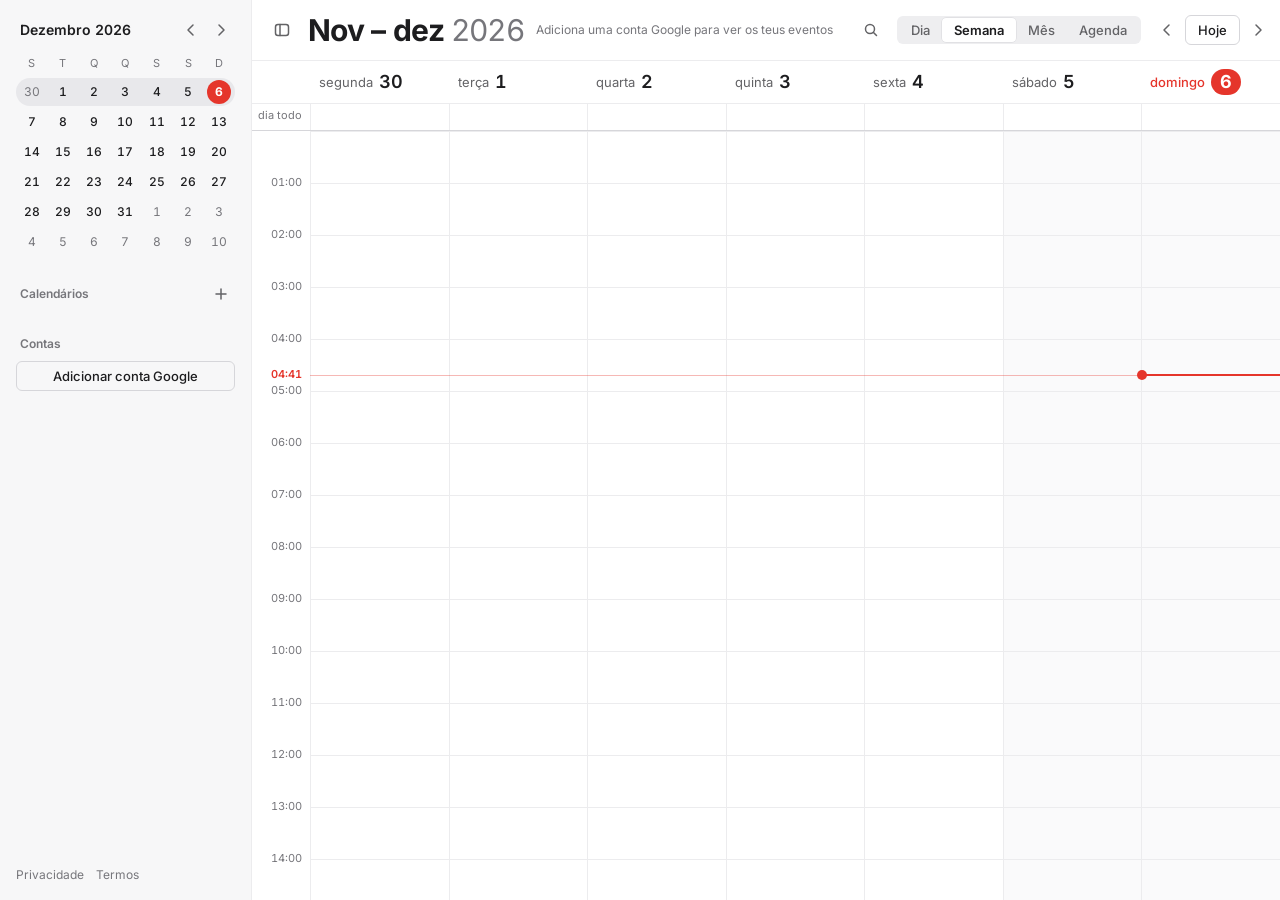
==== commit 593128c1: "Add event dragging, search, agenda view and duplicate Events can be moved and resized by dragging, w" ====
--- a/index.html
+++ b/index.html
@@ -63,10 +63,14 @@
         <span class="status" id="status"></span>
         <button class="btn btn-session" id="reauth" type="button" hidden></button>
         <span class="topbar-gap"></span>
+        <button class="icon-btn btn-search" id="open-search" type="button" aria-label="Pesquisar eventos" title="Pesquisar (/)">
+          <svg viewBox="0 0 16 16" aria-hidden="true"><circle cx="7" cy="7" r="4.5"/><path d="m10.5 10.5 3 3"/></svg>
+        </button>
         <div class="segmented" id="views" role="group" aria-label="Vista">
           <button type="button" data-view="day">Dia</button>
           <button type="button" data-view="week">Semana</button>
           <button type="button" data-view="month">Mês</button>
+          <button type="button" data-view="agenda">Agenda</button>
         </div>
         <div class="nav">
           <button class="icon-btn" id="prev" type="button" aria-label="Anterior">
@@ -166,6 +170,17 @@
     </form>
   </dialog>
 
+  <dialog class="editor scope-dialog" id="scope-dialog" aria-labelledby="scope-title">
+    <h2 id="scope-title">Este evento repete-se</h2>
+    <p>Aplicar a alteração a:</p>
+    <div class="scope-actions">
+      <button class="btn" type="button" value="this">Só este evento</button>
+      <button class="btn" type="button" value="following">Este e os seguintes</button>
+      <button class="btn" type="button" value="all">Todos os eventos</button>
+      <button class="btn" type="button" value="">Cancelar</button>
+    </div>
+  </dialog>
+
   <dialog class="editor" id="cal-editor" aria-labelledby="cal-editor-title">
     <form id="cal-form" novalidate>
       <h2 id="cal-editor-title">Novo calendário</h2>
--- a/styles.css
+++ b/styles.css
@@ -153,6 +153,7 @@
 /* Controls */
 
 .icon-btn {
+  flex: none;
   display: inline-flex;
   align-items: center;
   justify-content: center;
@@ -193,6 +194,7 @@
 .btn-session { border-color: var(--accent); color: var(--accent); }
 
 .btn-add {
+  flex: none;
   display: inline-flex;
   align-items: center;
   justify-content: center;
@@ -434,6 +436,7 @@
 .panel-ev:hover { background: var(--bg-hover); }
 .panel-ev time { flex: none; width: 52px; font-size: var(--fs-s); line-height: 1.55; color: var(--text-3); }
 .panel-ev span { min-width: 0; overflow-wrap: anywhere; }
+.panel-ev i { display: inline-block; width: 7px; height: 7px; margin-right: 6px; border-radius: var(--radius-full); background: var(--c); }
 
 /* Week and day */
 
@@ -636,6 +639,19 @@
 .ev--short span { margin-left: var(--space-1); }
 
 .ev--ghost { z-index: 6; pointer-events: none; outline: 1px solid var(--c); }
+.ev.is-moving, .m-ev.is-moving, .tv-allday-ev.is-moving { opacity: .4; }
+
+.ev-resize {
+  position: absolute;
+  left: 0;
+  right: 0;
+  bottom: 0;
+  height: 6px;
+  cursor: ns-resize;
+}
+
+.m-ev, .tv-allday-ev { user-select: none; -webkit-user-select: none; }
+.m-day.is-drop, .tv-allday-cell.is-drop { background: var(--bg-hover); }
 
 /* Month */
 
@@ -723,6 +739,72 @@
 }
 
 .m-more:hover { color: var(--text); }
+
+/* Agenda */
+
+.agenda { position: absolute; inset: 0; overflow-y: auto; padding: var(--space-3) var(--space-5); }
+
+.agenda-day {
+  display: grid;
+  grid-template-columns: 64px minmax(0, 1fr);
+  gap: var(--space-3);
+  max-width: 760px;
+  margin: 0 auto;
+  padding: var(--space-3) 0;
+  border-bottom: 1px solid var(--line);
+}
+
+.agenda-date {
+  align-self: start;
+  display: flex;
+  flex-direction: column;
+  align-items: center;
+  gap: 2px;
+  padding: var(--space-1);
+  border-radius: var(--radius-m);
+  color: var(--text-2);
+  font-size: var(--fs-s);
+  transition: background var(--speed);
+}
+
+.agenda-date:hover { background: var(--bg-hover); }
+
+.agenda-date b {
+  min-width: 34px;
+  height: 34px;
+  display: inline-flex;
+  align-items: center;
+  justify-content: center;
+  border-radius: var(--radius-full);
+  font-size: 20px;
+  font-weight: 600;
+  color: var(--text);
+}
+
+.agenda-day.is-today .agenda-date { color: var(--accent); }
+.agenda-day.is-today .agenda-date b { background: var(--accent); color: var(--on-accent); }
+
+.agenda-items { min-width: 0; display: flex; flex-direction: column; gap: var(--space-1); }
+
+.agenda-ev {
+  display: grid;
+  grid-template-columns: 110px minmax(0, 1fr);
+  column-gap: var(--space-3);
+  padding: 6px var(--space-3);
+  border-left: 3px solid var(--c);
+  border-radius: var(--radius-s);
+  background: color-mix(in srgb, var(--c) var(--ev-fill), var(--bg));
+  font-size: var(--fs-m);
+  text-align: left;
+  transition: background var(--speed);
+}
+
+.agenda-ev:hover { background: color-mix(in srgb, var(--c) calc(var(--ev-fill) + 8%), var(--bg)); }
+.agenda-ev time { color: var(--text-2); font-size: var(--fs-s); line-height: 1.6; }
+.agenda-ev strong { font-weight: 600; overflow-wrap: anywhere; }
+.agenda-ev span { grid-column: 2; font-size: var(--fs-s); color: var(--text-2); overflow-wrap: anywhere; }
+
+.agenda-empty { margin-top: var(--space-6); text-align: center; color: var(--text-3); }
 
 /* Popover */
 
@@ -856,6 +938,10 @@
   background: none;
   cursor: pointer;
 }
+
+.scope-dialog { width: min(320px, calc(100vw - var(--space-5))); }
+.scope-dialog p { margin-bottom: var(--space-3); font-size: var(--fs-m); color: var(--text-2); }
+.scope-actions { display: flex; flex-direction: column; gap: var(--space-2); }
 
 .cal-confirm { margin-top: var(--space-3); padding-top: var(--space-3); border-top: 1px solid var(--line); font-size: var(--fs-m); }
 .cal-confirm p { margin-bottom: var(--space-2); }
@@ -950,12 +1036,19 @@
     padding: var(--space-2) var(--space-3);
   }
 
-  .title { flex: 1 1 calc(100% - 92px); min-width: 0; overflow: hidden; text-overflow: ellipsis; }
-  .status, .topbar-gap { display: none; }
-  .btn-add { order: 1; }
+  .title { flex: 1 1 calc(100% - 128px); min-width: 0; overflow: hidden; text-overflow: ellipsis; }
+  .status, .topbar .topbar-gap { display: none; }
+  .btn-search, .btn-add { order: 1; }
   .btn-session { order: 2; width: 100%; }
   .segmented { order: 3; flex: 1; }
-  .segmented button { flex: 1; }
+  .segmented button { flex: 1; padding: 3px var(--space-1); }
+
+  .agenda { padding: var(--space-2) var(--space-3); }
+  .agenda-day { grid-template-columns: 44px minmax(0, 1fr); gap: var(--space-2); }
+  .agenda-date b { min-width: 30px; height: 30px; font-size: var(--fs-l); }
+  .agenda-ev { grid-template-columns: minmax(0, 1fr); }
+  .agenda-ev time { grid-row: 2; }
+  .agenda-ev span { grid-column: 1; }
   .nav { order: 4; }
 
   .tv-day { flex-direction: column; justify-content: center; gap: 0; height: 50px; padding: 0; line-height: 1.2; font-size: var(--fs-s); }
